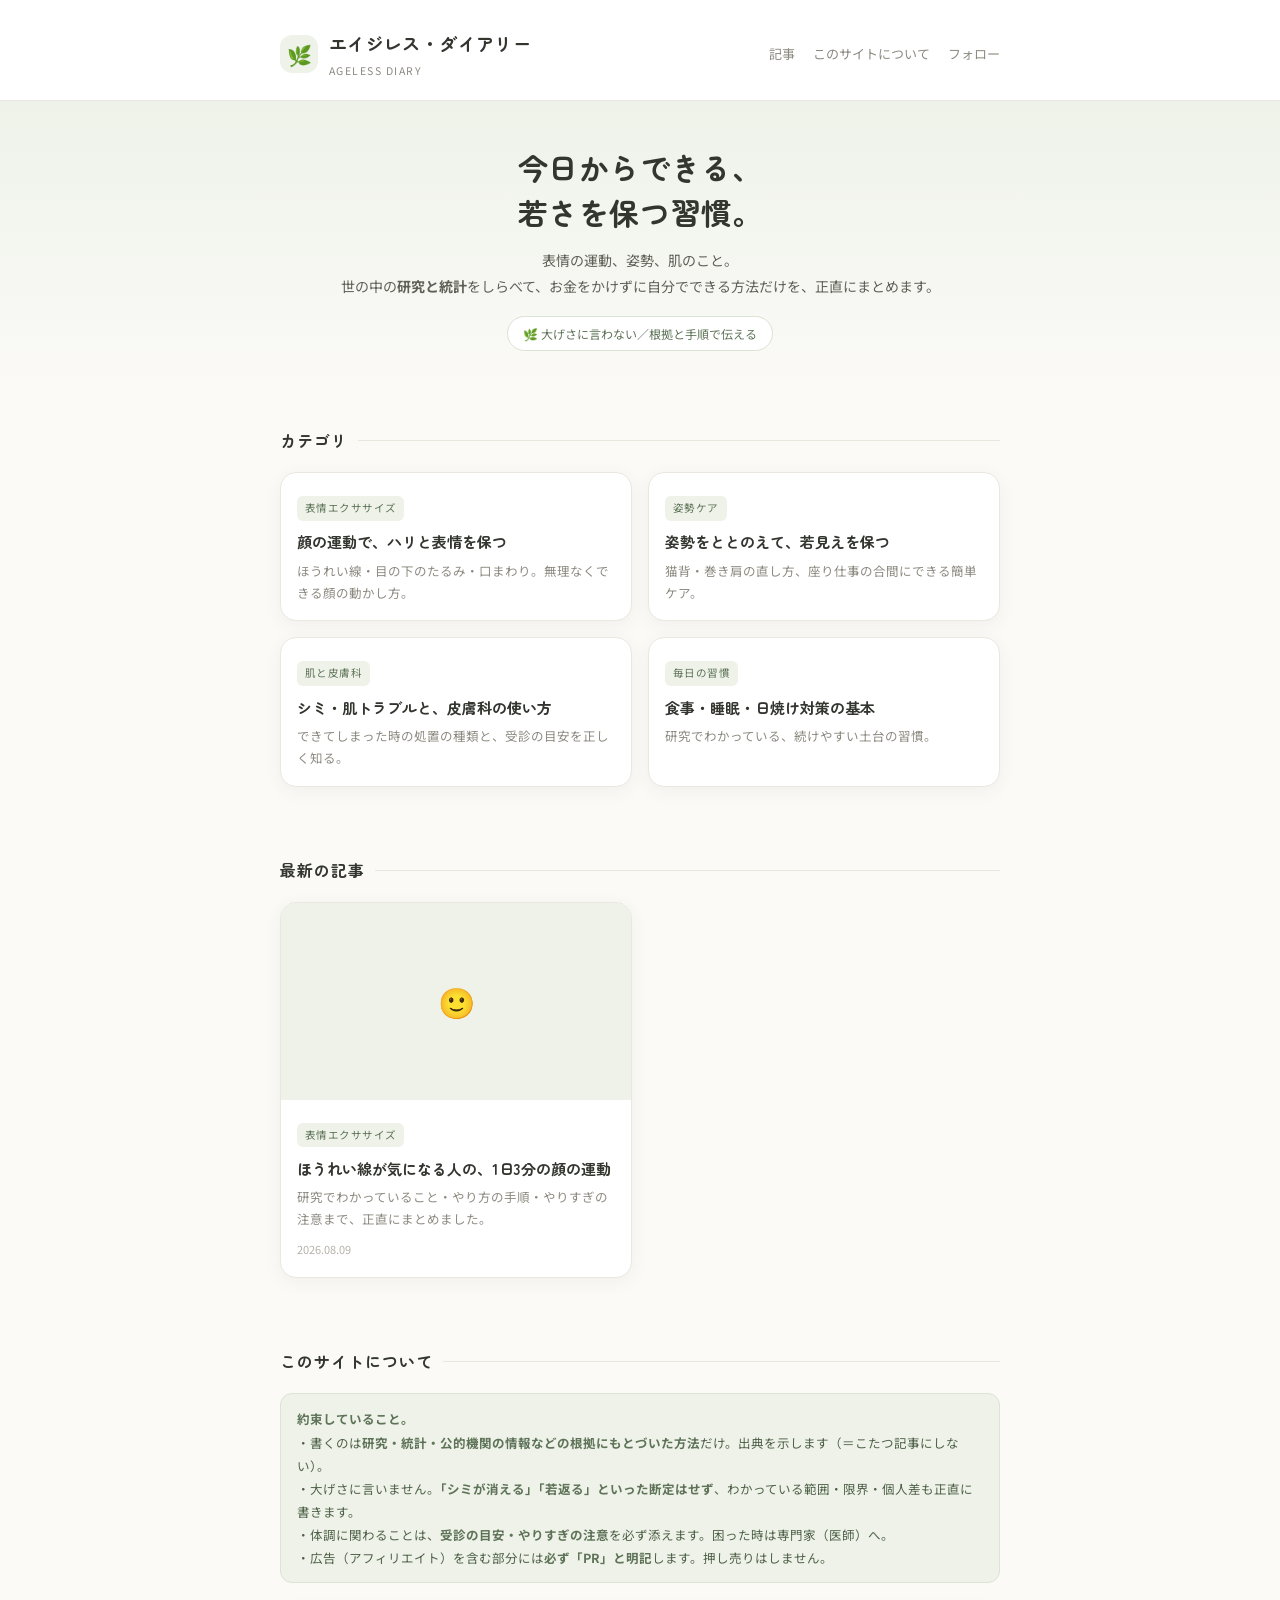
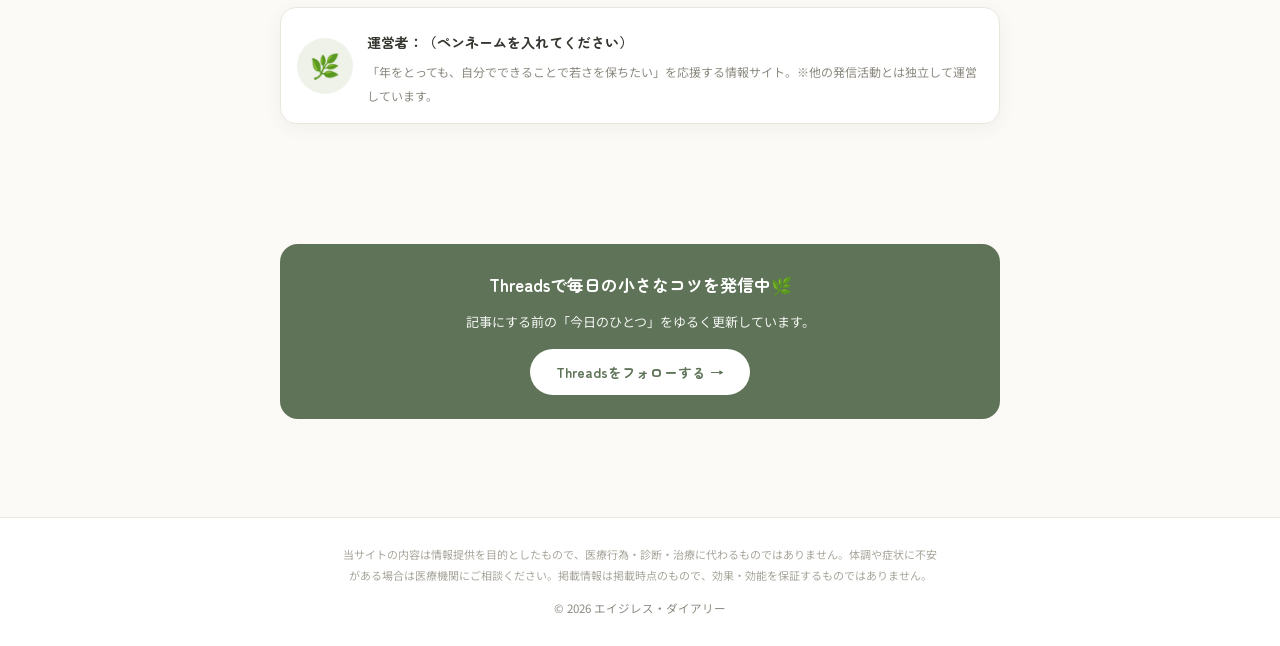
==== index.html @ 45f68509 "Add Ageless Diary site (info-first anti-aging, affiliate off pre-approval) Co-Authored-By: Claude Op" ====
<!DOCTYPE html>
<html lang="ja">
<head>
<meta charset="UTF-8">
<meta name="viewport" content="width=device-width, initial-scale=1.0">
<title>エイジレス・ダイアリー ｜ 今日からできる、若さを保つ習慣</title>
<meta name="description" content="表情エクササイズ・姿勢ケア・肌トラブルと皮膚科・毎日の習慣。世の中のリサーチと統計をもとに、シニア世代がお金をかけずに自分でできる若さ維持の方法を、正直にわかりやすくまとめます。">
<meta property="og:title" content="エイジレス・ダイアリー">
<meta property="og:description" content="今日からできる、若さを保つ習慣。研究と統計にもとづく実践情報。">
<meta property="og:type" content="website">
<link rel="preconnect" href="https://fonts.googleapis.com">
<link href="https://fonts.googleapis.com/css2?family=Zen+Maru+Gothic:wght@400;500;700&family=Noto+Sans+JP:wght@400;500;700&display=swap" rel="stylesheet">
<link rel="stylesheet" href="assets/style.css">
</head>
<body>

<header class="site-head">
  <div class="wrap">
    <a class="brand" href="index.html">
      <span class="mark">🌿</span>
      <span class="name">エイジレス・ダイアリー<small>AGELESS DIARY</small></span>
    </a>
    <nav class="nav">
      <a href="index.html">記事</a>
      <a href="#about">このサイトについて</a>
      <a href="#follow">フォロー</a>
    </nav>
  </div>
</header>

<section class="hero">
  <div class="wrap">
    <h1>今日からできる、<br>若さを保つ習慣。</h1>
    <p>表情の運動、姿勢、肌のこと。<br>世の中の<b>研究と統計</b>をしらべて、お金をかけずに自分でできる方法だけを、正直にまとめます。</p>
    <span class="pill">🌿 大げさに言わない／根拠と手順で伝える</span>
  </div>
</section>

<main class="wrap">

  <section class="sec">
    <h2 class="sec-h">カテゴリ</h2>
    <div class="cards">
      <a class="card" href="#latest"><div class="c"><span class="tag">表情エクササイズ</span><h3>顔の運動で、ハリと表情を保つ</h3><p>ほうれい線・目の下のたるみ・口まわり。無理なくできる顔の動かし方。</p></div></a>
      <a class="card" href="#latest"><div class="c"><span class="tag">姿勢ケア</span><h3>姿勢をととのえて、若見えを保つ</h3><p>猫背・巻き肩の直し方、座り仕事の合間にできる簡単ケア。</p></div></a>
      <a class="card" href="#latest"><div class="c"><span class="tag">肌と皮膚科</span><h3>シミ・肌トラブルと、皮膚科の使い方</h3><p>できてしまった時の処置の種類と、受診の目安を正しく知る。</p></div></a>
      <a class="card" href="#latest"><div class="c"><span class="tag">毎日の習慣</span><h3>食事・睡眠・日焼け対策の基本</h3><p>研究でわかっている、続けやすい土台の習慣。</p></div></a>
    </div>
  </section>

  <section class="sec" id="latest">
    <h2 class="sec-h">最新の記事</h2>
    <div class="cards">

      <!-- ▼ 記事カードのひな形。method-template.html を複製して1記事1ファイルで増やす -->
      <a class="card" href="houreisen-exercise.html">
        <div class="ph">🙂</div>
        <div class="c">
          <span class="tag">表情エクササイズ</span>
          <h3>ほうれい線が気になる人の、1日3分の顔の運動</h3>
          <p>研究でわかっていること・やり方の手順・やりすぎの注意まで、正直にまとめました。</p>
          <div class="date">2026.08.09</div>
        </div>
      </a>

      <!-- コピー用の空カード（不要なら消してOK）
      <a class="card" href="your-article.html">
        <div class="ph">🌿</div>
        <div class="c">
          <span class="tag">カテゴリ</span>
          <h3>記事タイトル（1行目が9割）</h3>
          <p>リード文をここに。</p>
          <div class="date">2026.08.09</div>
        </div>
      </a>
      -->

    </div>
  </section>

  <section class="sec" id="about">
    <h2 class="sec-h">このサイトについて</h2>
    <div class="note-box">
      <b>約束していること。</b><br>
      ・書くのは<b>研究・統計・公的機関の情報などの根拠にもとづいた方法</b>だけ。出典を示します（＝こたつ記事にしない）。<br>
      ・大げさに言いません。<b>「シミが消える」「若返る」といった断定はせず</b>、わかっている範囲・限界・個人差も正直に書きます。<br>
      ・体調に関わることは、<b>受診の目安・やりすぎの注意</b>を必ず添えます。困った時は専門家（医師）へ。<br>
      ・広告（アフィリエイト）を含む部分には<b>必ず「PR」と明記</b>します。押し売りはしません。
    </div>
    <div class="author">
      <div class="av">🌿</div>
      <div class="t">
        <b>運営者：（ペンネームを入れてください）</b>
        <p>「年をとっても、自分でできることで若さを保ちたい」を応援する情報サイト。※他の発信活動とは独立して運営しています。</p>
      </div>
    </div>
  </section>

  <section class="sec" id="follow">
    <div class="follow">
      <h3>Threadsで毎日の小さなコツを発信中🌿</h3>
      <p>記事にする前の「今日のひとつ」をゆるく更新しています。</p>
      <a href="https://www.threads.net/" target="_blank" rel="noopener">Threadsをフォローする →</a>
    </div>
  </section>

</main>

<footer class="site-foot">
  <div class="wrap">
    <p class="disc">当サイトの内容は情報提供を目的としたもので、医療行為・診断・治療に代わるものではありません。体調や症状に不安がある場合は医療機関にご相談ください。掲載情報は掲載時点のもので、効果・効能を保証するものではありません。</p>
    <p>© <span id="yr"></span> エイジレス・ダイアリー</p>
  </div>
</footer>
<script>document.getElementById('yr').textContent=new Date().getFullYear();</script>
</body>
</html>
---- assets/style.css ----
/* =========================================================
   Ageless Diary ― 共有スタイル
   政治・経済のポートフォリオとは意図的に別デザイン（分離）
   ブランド色を変えたい場合は下の :root の変数だけ触ればOK
   ========================================================= */
:root{
  --bg:#FBFAF7; --surface:#FFFFFF; --ink:#33352F; --muted:#8C8A80;
  --sage:#5E7357; --sage-soft:#EEF2E9; --sage-line:#DBE3D3;
  --line:#EAE7DF; --gold:#B79B5B; --pr:#B26B4A;
  --disp:'Zen Maru Gothic',system-ui,sans-serif;
  --body:'Noto Sans JP',system-ui,sans-serif;
  --shadow:0 4px 18px rgba(60,60,40,.06);
}
*{margin:0;padding:0;box-sizing:border-box;-webkit-tap-highlight-color:transparent}
html{scroll-behavior:smooth}
/* シニア層が読みやすいよう本文は大きめ・行間ゆったり・高コントラスト */
body{font-family:var(--body);background:var(--bg);color:var(--ink);line-height:1.95;font-size:17px}
a{color:var(--sage);text-decoration:none}
img{max-width:100%;display:block}
.wrap{max-width:760px;margin:0 auto;padding:0 20px}

/* ---- ヘッダー ---- */
.site-head{padding:26px 0 18px;border-bottom:1px solid var(--line);background:var(--surface)}
.site-head .wrap{display:flex;align-items:center;justify-content:space-between;gap:16px;flex-wrap:wrap}
.brand{display:flex;align-items:center;gap:11px}
.brand .mark{width:38px;height:38px;border-radius:12px;background:var(--sage-soft);
  display:grid;place-items:center;font-size:20px;flex:0 0 38px}
.brand .name{font-family:var(--disp);font-weight:700;font-size:18px;letter-spacing:.02em;color:var(--ink)}
.brand .name small{display:block;font-family:var(--body);font-weight:400;font-size:10.5px;color:var(--muted);letter-spacing:.14em}
.nav{display:flex;gap:18px;font-size:13px;color:var(--muted)}
.nav a{color:var(--muted)}
.nav a:hover{color:var(--sage)}

/* ---- ヒーロー ---- */
.hero{background:linear-gradient(180deg,var(--sage-soft),var(--bg));padding:44px 0 40px;text-align:center}
.hero h1{font-family:var(--disp);font-weight:700;font-size:clamp(22px,5.4vw,30px);line-height:1.5;letter-spacing:.02em}
.hero p{color:#5f6157;font-size:14px;margin-top:12px;line-height:1.9}
.hero .pill{display:inline-block;margin-top:16px;font-size:12px;color:var(--sage);
  background:var(--surface);border:1px solid var(--sage-line);border-radius:99px;padding:5px 15px}

/* ---- セクション見出し ---- */
.sec{padding:34px 0}
.sec-h{font-family:var(--disp);font-weight:700;font-size:16px;letter-spacing:.06em;color:var(--ink);
  display:flex;align-items:center;gap:10px;margin-bottom:16px}
.sec-h::after{content:"";flex:1;height:1px;background:var(--line)}

/* ---- 記事カード一覧 ---- */
.cards{display:grid;grid-template-columns:1fr;gap:16px}
@media(min-width:600px){.cards{grid-template-columns:1fr 1fr}}
.card{background:var(--surface);border:1px solid var(--line);border-radius:16px;overflow:hidden;box-shadow:var(--shadow);
  display:flex;flex-direction:column;transition:transform .15s,box-shadow .15s}
.card:hover{transform:translateY(-2px);box-shadow:0 8px 24px rgba(60,60,40,.1)}
.card .ph{aspect-ratio:16/9;background:var(--sage-soft);display:grid;place-items:center;color:var(--sage);font-size:30px}
.card .ph img{width:100%;height:100%;object-fit:cover}
.card .c{padding:15px 16px 17px}
.card .tag{display:inline-block;font-size:10.5px;color:var(--sage);background:var(--sage-soft);
  border-radius:6px;padding:2px 8px;letter-spacing:.04em}
.card h3{font-family:var(--disp);font-weight:700;font-size:15px;line-height:1.55;margin:9px 0 6px;color:var(--ink)}
.card p{font-size:12.5px;color:var(--muted);line-height:1.75;display:-webkit-box;-webkit-line-clamp:2;-webkit-box-orient:vertical;overflow:hidden}
.card .date{font-size:11px;color:#B4B2A8;margin-top:9px}

/* ---- 記事本文 ---- */
.article{background:var(--surface);border:1px solid var(--line);border-radius:18px;box-shadow:var(--shadow);
  padding:30px clamp(20px,5vw,40px);margin:24px 0}
.article .kicker{font-size:12px;color:var(--sage);letter-spacing:.08em}
.article h1{font-family:var(--disp);font-weight:700;font-size:clamp(21px,4.6vw,27px);line-height:1.5;margin:8px 0 12px}
.article .byline{font-size:12px;color:var(--muted);display:flex;gap:12px;flex-wrap:wrap;border-bottom:1px solid var(--line);padding-bottom:16px;margin-bottom:8px}
.article h2{font-family:var(--disp);font-weight:700;font-size:18px;margin:30px 0 10px;padding-left:12px;border-left:4px solid var(--sage);line-height:1.5}
.article h3{font-family:var(--disp);font-weight:700;font-size:15.5px;margin:22px 0 8px;color:var(--sage)}
.article p{margin:12px 0}
.article ul,.article ol{margin:12px 0 12px 22px}
.article li{margin:5px 0}
.article img.hero-img{border-radius:14px;margin:18px 0}
.article .lead{font-size:16px;color:#4a4c44;font-weight:500}

/* ---- PR / 法令バナー ---- */
.pr-banner{background:#FBF1EA;border:1px solid #EAD3C4;color:#9A5A3C;border-radius:12px;
  padding:11px 15px;font-size:12.5px;line-height:1.8;margin:16px 0}
.pr-banner b{color:var(--pr)}
.note-box{background:var(--sage-soft);border:1px solid var(--sage-line);border-radius:12px;
  padding:13px 16px;font-size:12.5px;color:#4f6148;line-height:1.85;margin:16px 0}
.note-box b{color:var(--sage)}

/* ---- 手順ステップ（エクササイズ等）---- */
.steps{list-style:none;margin:18px 0;counter-reset:step}
.steps li{position:relative;background:var(--surface);border:1px solid var(--sage-line);border-radius:14px;
  padding:16px 18px 16px 60px;margin:12px 0;counter-increment:step;box-shadow:var(--shadow)}
.steps li::before{content:counter(step);position:absolute;left:14px;top:14px;width:34px;height:34px;
  background:var(--sage);color:#fff;border-radius:50%;display:grid;place-items:center;
  font-family:var(--disp);font-weight:700;font-size:16px}
.steps li b{font-family:var(--disp);display:block;margin-bottom:3px;font-size:16px}
.steps li .cnt{font-size:14px;color:#5f6157}

/* ---- エビデンス・出典 ---- */
.evidence{background:#F4F6FB;border:1px solid #D7DFEC;border-radius:12px;padding:14px 16px;margin:18px 0;font-size:14.5px;line-height:1.9}
.evidence .lb{display:inline-block;font-family:var(--disp);font-weight:700;font-size:12px;color:#4A6FA5;
  background:#E4EBF6;border-radius:6px;padding:2px 9px;margin-bottom:6px}
.source{font-size:12.5px;color:var(--muted);border-top:1px dashed var(--line);margin-top:22px;padding-top:12px}
.source b{color:#5f6157;font-family:var(--disp)}
.source ol{margin:6px 0 0 18px}
.source li{margin:4px 0}

/* ---- 医療の注意（受診目安・やりすぎ注意）---- */
.caution{background:#FEF6F4;border:1px solid #F0CFC4;border-left:5px solid var(--pr);border-radius:12px;
  padding:14px 17px;margin:20px 0;font-size:14.5px;line-height:1.9}
.caution b{color:var(--pr);font-family:var(--disp)}
.caution .ttl{display:flex;align-items:center;gap:8px;font-family:var(--disp);font-weight:700;color:var(--pr);font-size:15px;margin-bottom:6px}

/* ---- 商品ボックス（楽天リンク）---- */
.product{border:1px solid var(--sage-line);border-radius:16px;padding:16px;margin:20px 0;background:#FCFDFB}
.product .head{display:flex;gap:14px}
.product .thumb{width:96px;height:96px;flex:0 0 96px;border-radius:12px;object-fit:cover;background:var(--sage-soft)}
.product .meta h4{font-family:var(--disp);font-weight:700;font-size:14.5px;line-height:1.5}
.product .meta .price{font-family:var(--disp);font-weight:700;font-size:19px;color:var(--pr);margin-top:6px}
.product .meta .stars{color:var(--gold);font-size:13px;margin-top:4px}
.product .cta{display:block;text-align:center;margin-top:14px;font-family:var(--disp);font-weight:700;font-size:14px;
  color:#fff;background:linear-gradient(135deg,#6E8465,var(--sage));border-radius:99px;padding:12px;letter-spacing:.04em}
.product .cta:hover{filter:brightness(1.05)}
.product .disc{font-size:10.5px;color:var(--muted);text-align:center;margin-top:8px}

/* ---- 著者/プロフィール ---- */
.author{display:flex;gap:14px;align-items:center;background:var(--surface);border:1px solid var(--line);
  border-radius:16px;padding:16px;margin:24px 0;box-shadow:var(--shadow)}
.author .av{width:56px;height:56px;border-radius:50%;background:var(--sage-soft);flex:0 0 56px;display:grid;place-items:center;font-size:24px}
.author .t b{font-family:var(--disp);font-size:14px}
.author .t p{font-size:12px;color:var(--muted);margin-top:3px}

/* ---- CTA帯（プロフ導線）---- */
.follow{background:var(--sage);color:#fff;border-radius:18px;padding:24px;text-align:center;margin:28px 0}
.follow h3{font-family:var(--disp);font-weight:700;font-size:17px}
.follow p{font-size:13px;opacity:.92;margin:8px 0 14px}
.follow a{display:inline-block;background:#fff;color:var(--sage);font-family:var(--disp);font-weight:700;
  font-size:13.5px;border-radius:99px;padding:10px 26px}

/* ---- フッター ---- */
.site-foot{border-top:1px solid var(--line);background:var(--surface);padding:26px 0;margin-top:36px;
  text-align:center;font-size:11.5px;color:var(--muted);line-height:1.9}
.site-foot a{color:var(--muted)}
.site-foot .disc{max-width:600px;margin:0 auto 12px;font-size:11px;color:#A8A69C}
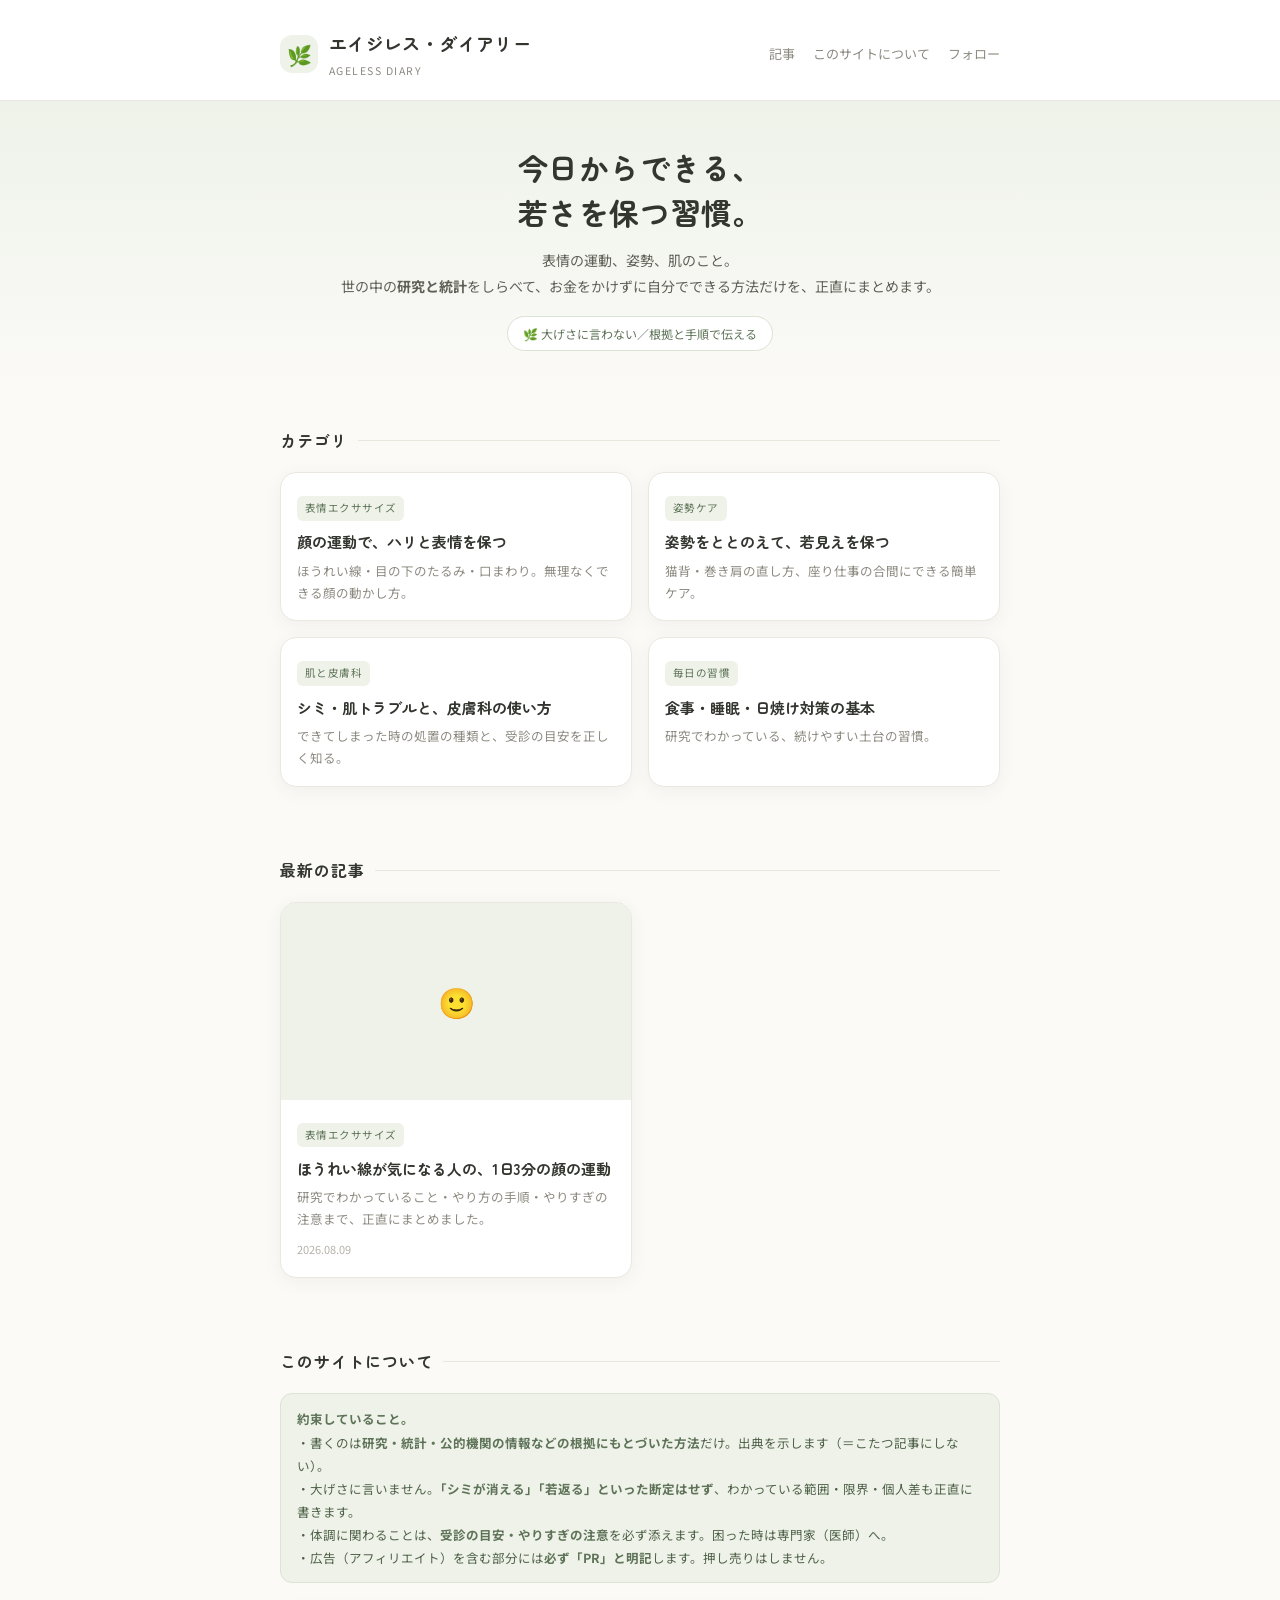
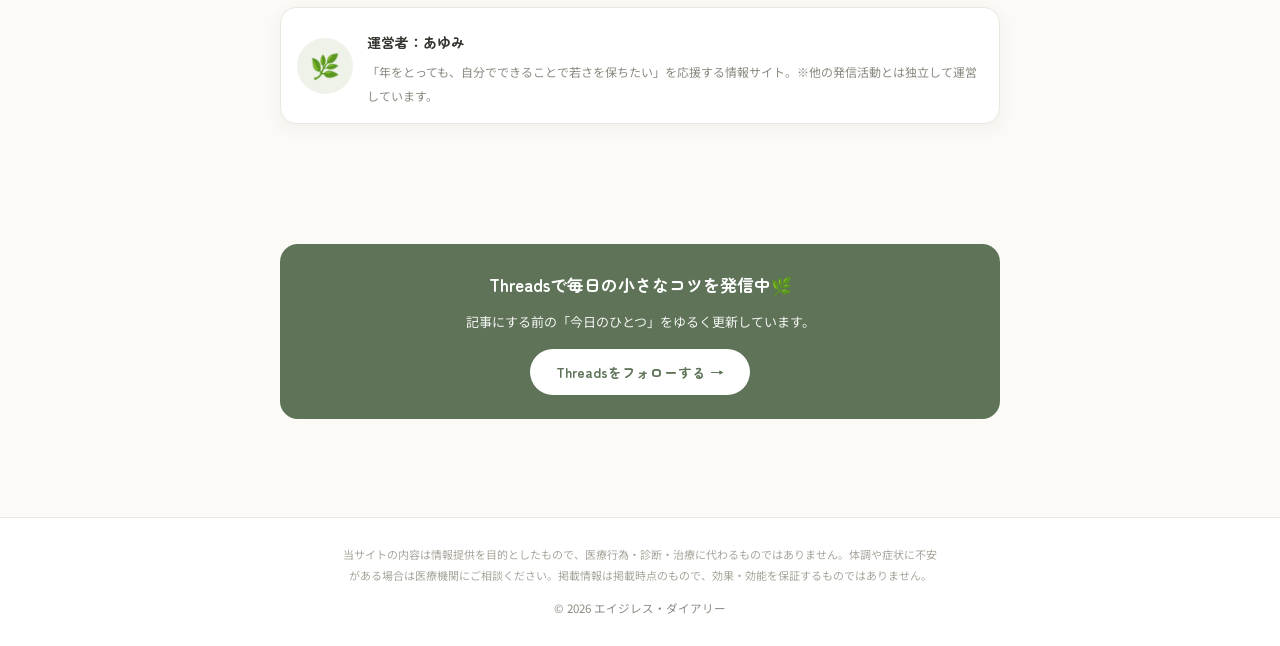
==== commit ece0a0a8: "Set pen name to あゆみ Co-Authored-By: Claude Opus 4.8 <noreply@anthropic.com> Claude-Session: https://" ====
--- a/index.html
+++ b/index.html
@@ -90,7 +90,7 @@
     <div class="author">
       <div class="av">🌿</div>
       <div class="t">
-        <b>運営者：（ペンネームを入れてください）</b>
+        <b>運営者：あゆみ</b>
         <p>「年をとっても、自分でできることで若さを保ちたい」を応援する情報サイト。※他の発信活動とは独立して運営しています。</p>
       </div>
     </div>
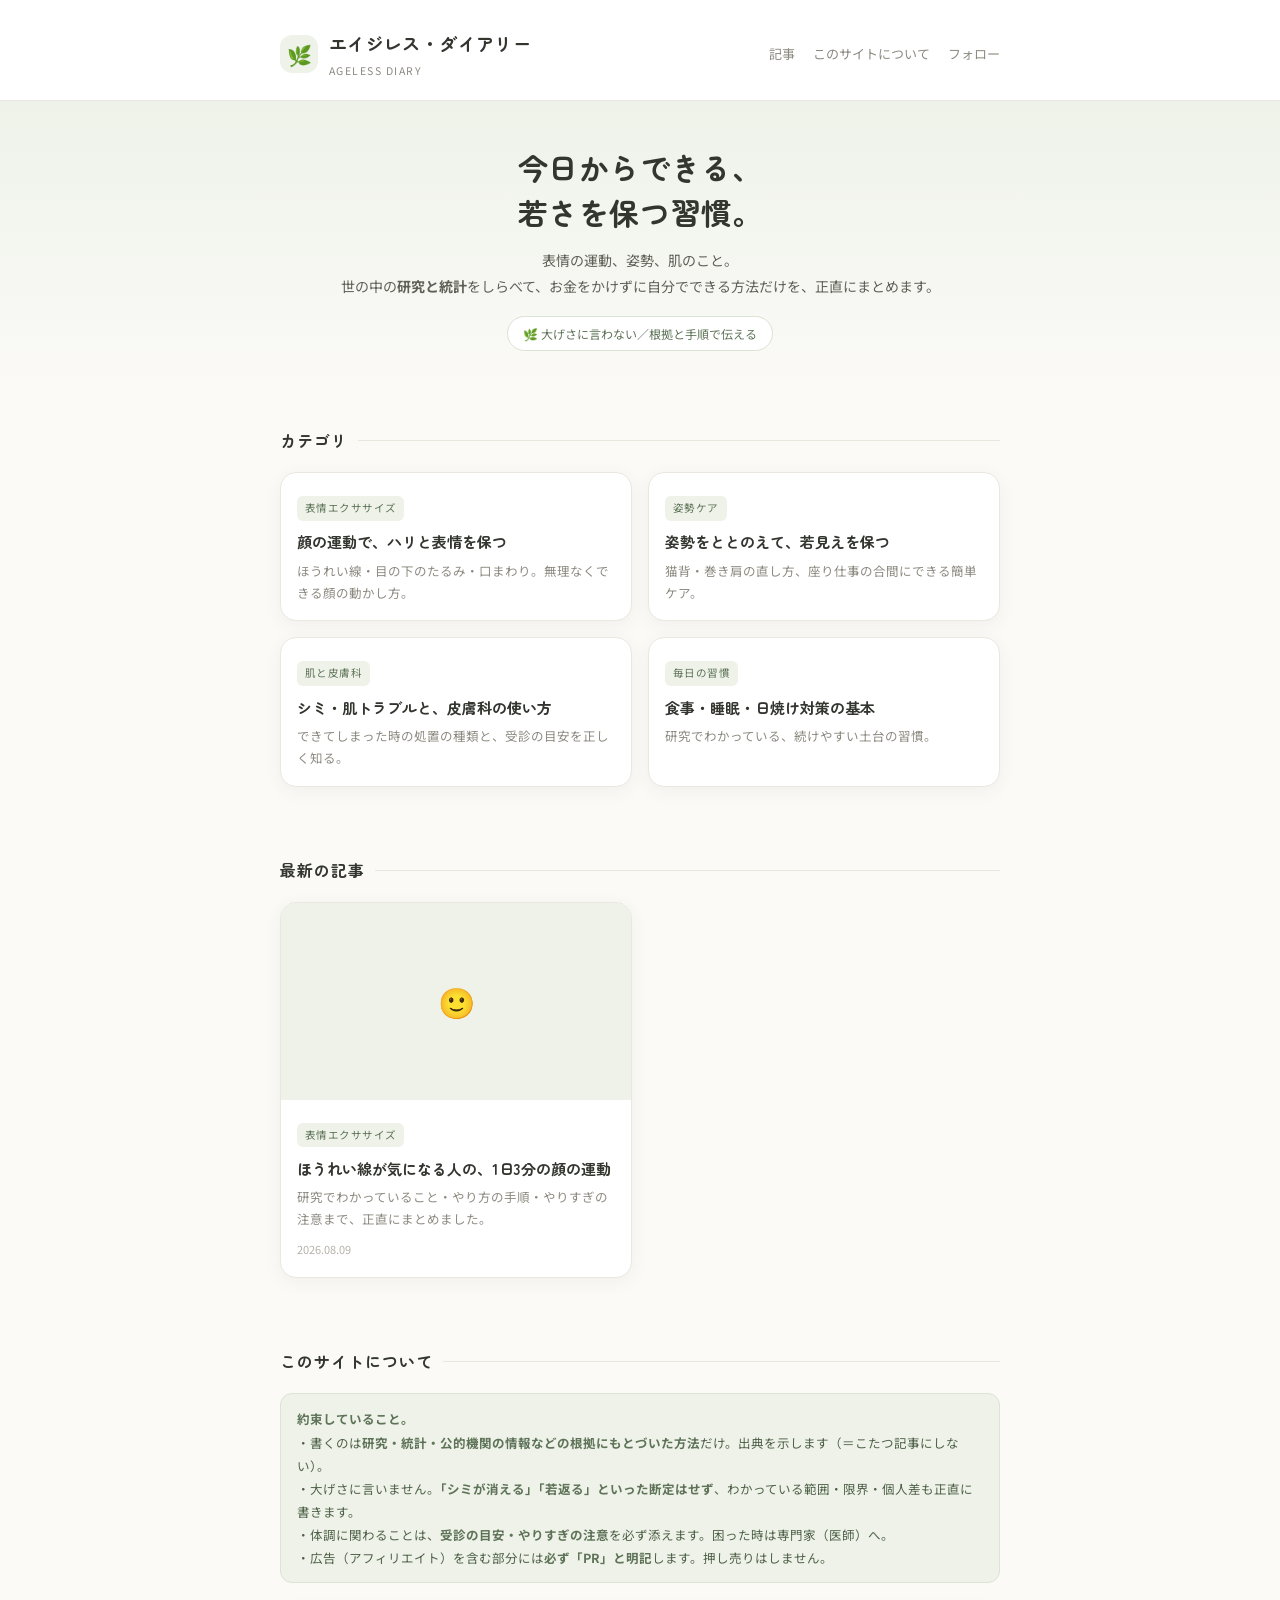
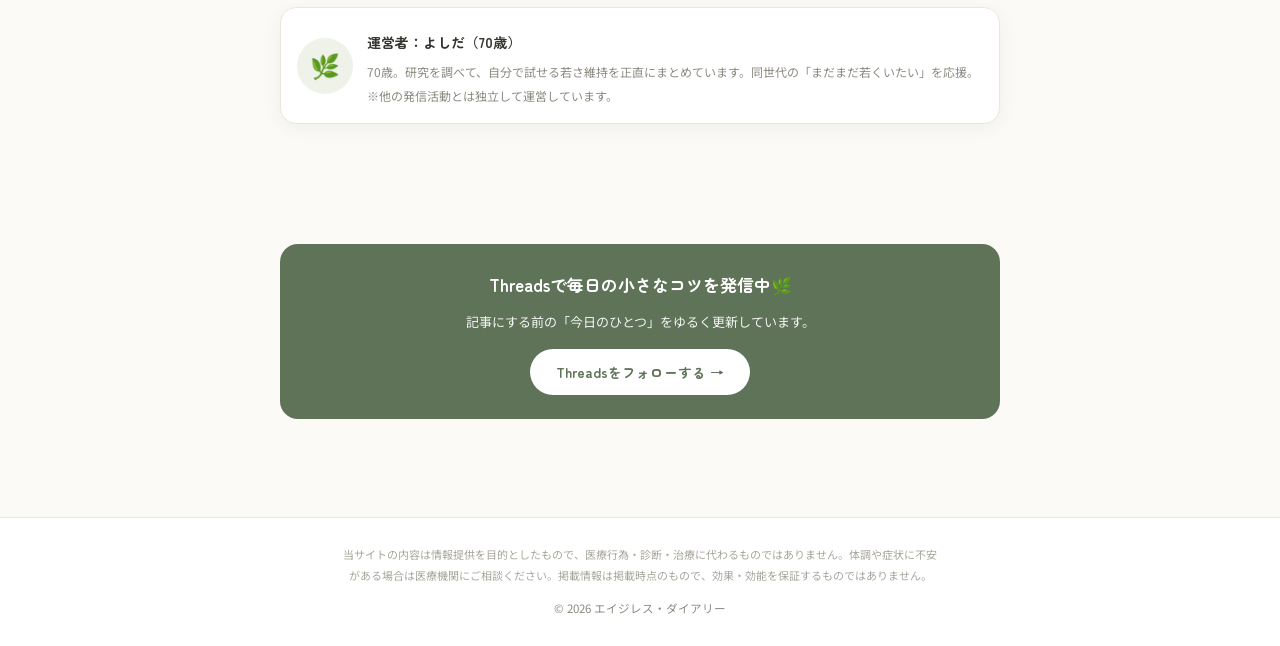
==== commit 7825c754: "Switch persona to よしだ (70), honest first-person; update handle links Co-Authored-By: Claude Opus 4.8" ====
--- a/index.html
+++ b/index.html
@@ -8,6 +8,11 @@
 <meta property="og:title" content="エイジレス・ダイアリー">
 <meta property="og:description" content="今日からできる、若さを保つ習慣。研究と統計にもとづく実践情報。">
 <meta property="og:type" content="website">
+<meta property="og:url" content="https://dashiyo777-oss.github.io/ageless-diary/">
+<meta property="og:image" content="https://dashiyo777-oss.github.io/ageless-diary/assets/logo-icon.png">
+<meta name="twitter:card" content="summary_large_image">
+<link rel="icon" type="image/png" href="assets/avatar.png">
+<link rel="apple-touch-icon" href="assets/avatar.png">
 <link rel="preconnect" href="https://fonts.googleapis.com">
 <link href="https://fonts.googleapis.com/css2?family=Zen+Maru+Gothic:wght@400;500;700&family=Noto+Sans+JP:wght@400;500;700&display=swap" rel="stylesheet">
 <link rel="stylesheet" href="assets/style.css">
@@ -90,8 +95,8 @@
     <div class="author">
       <div class="av">🌿</div>
       <div class="t">
-        <b>運営者：あゆみ</b>
-        <p>「年をとっても、自分でできることで若さを保ちたい」を応援する情報サイト。※他の発信活動とは独立して運営しています。</p>
+        <b>運営者：よしだ（70歳）</b>
+        <p>70歳。研究を調べて、自分で試せる若さ維持を正直にまとめています。同世代の「まだまだ若くいたい」を応援。※他の発信活動とは独立して運営しています。</p>
       </div>
     </div>
   </section>
@@ -100,7 +105,7 @@
     <div class="follow">
       <h3>Threadsで毎日の小さなコツを発信中🌿</h3>
       <p>記事にする前の「今日のひとつ」をゆるく更新しています。</p>
-      <a href="https://www.threads.net/" target="_blank" rel="noopener">Threadsをフォローする →</a>
+      <a href="https://www.threads.com/@yoshida.ageless" target="_blank" rel="noopener">Threadsをフォローする →</a>
     </div>
   </section>
 
